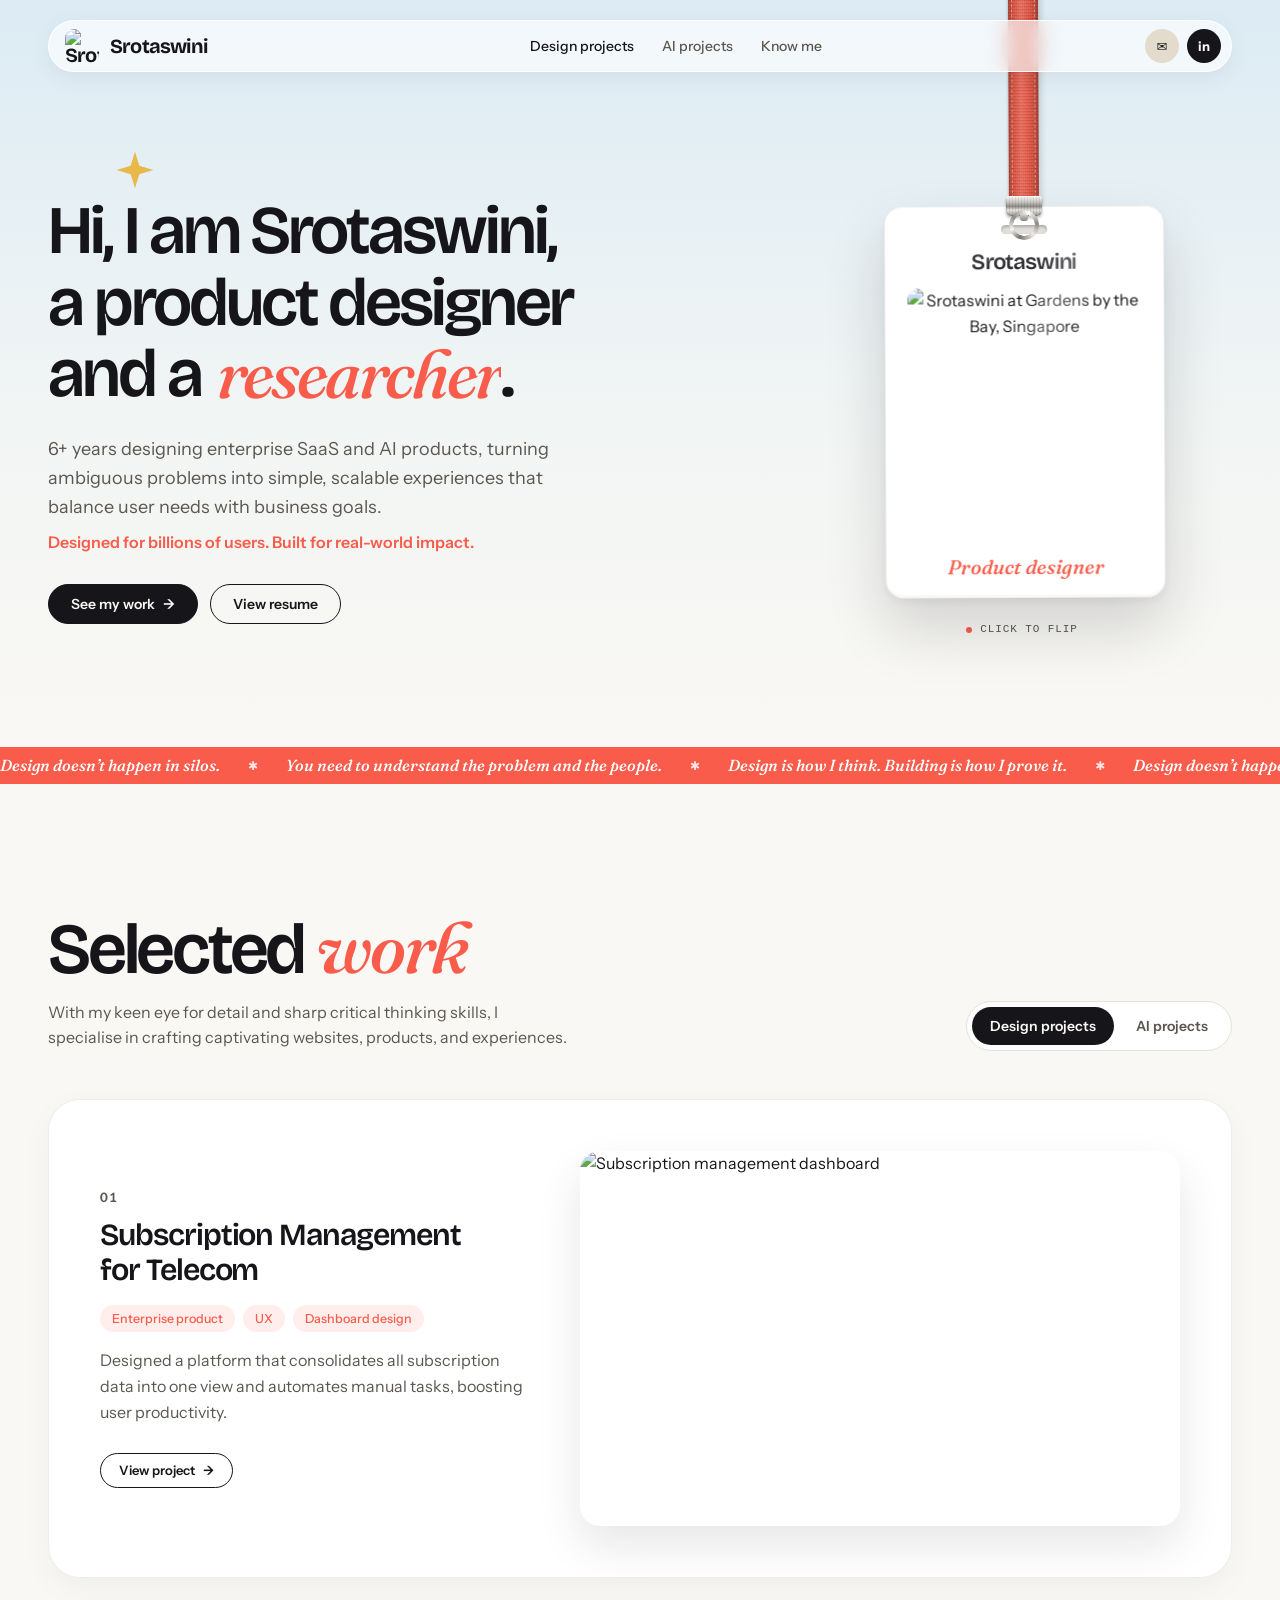
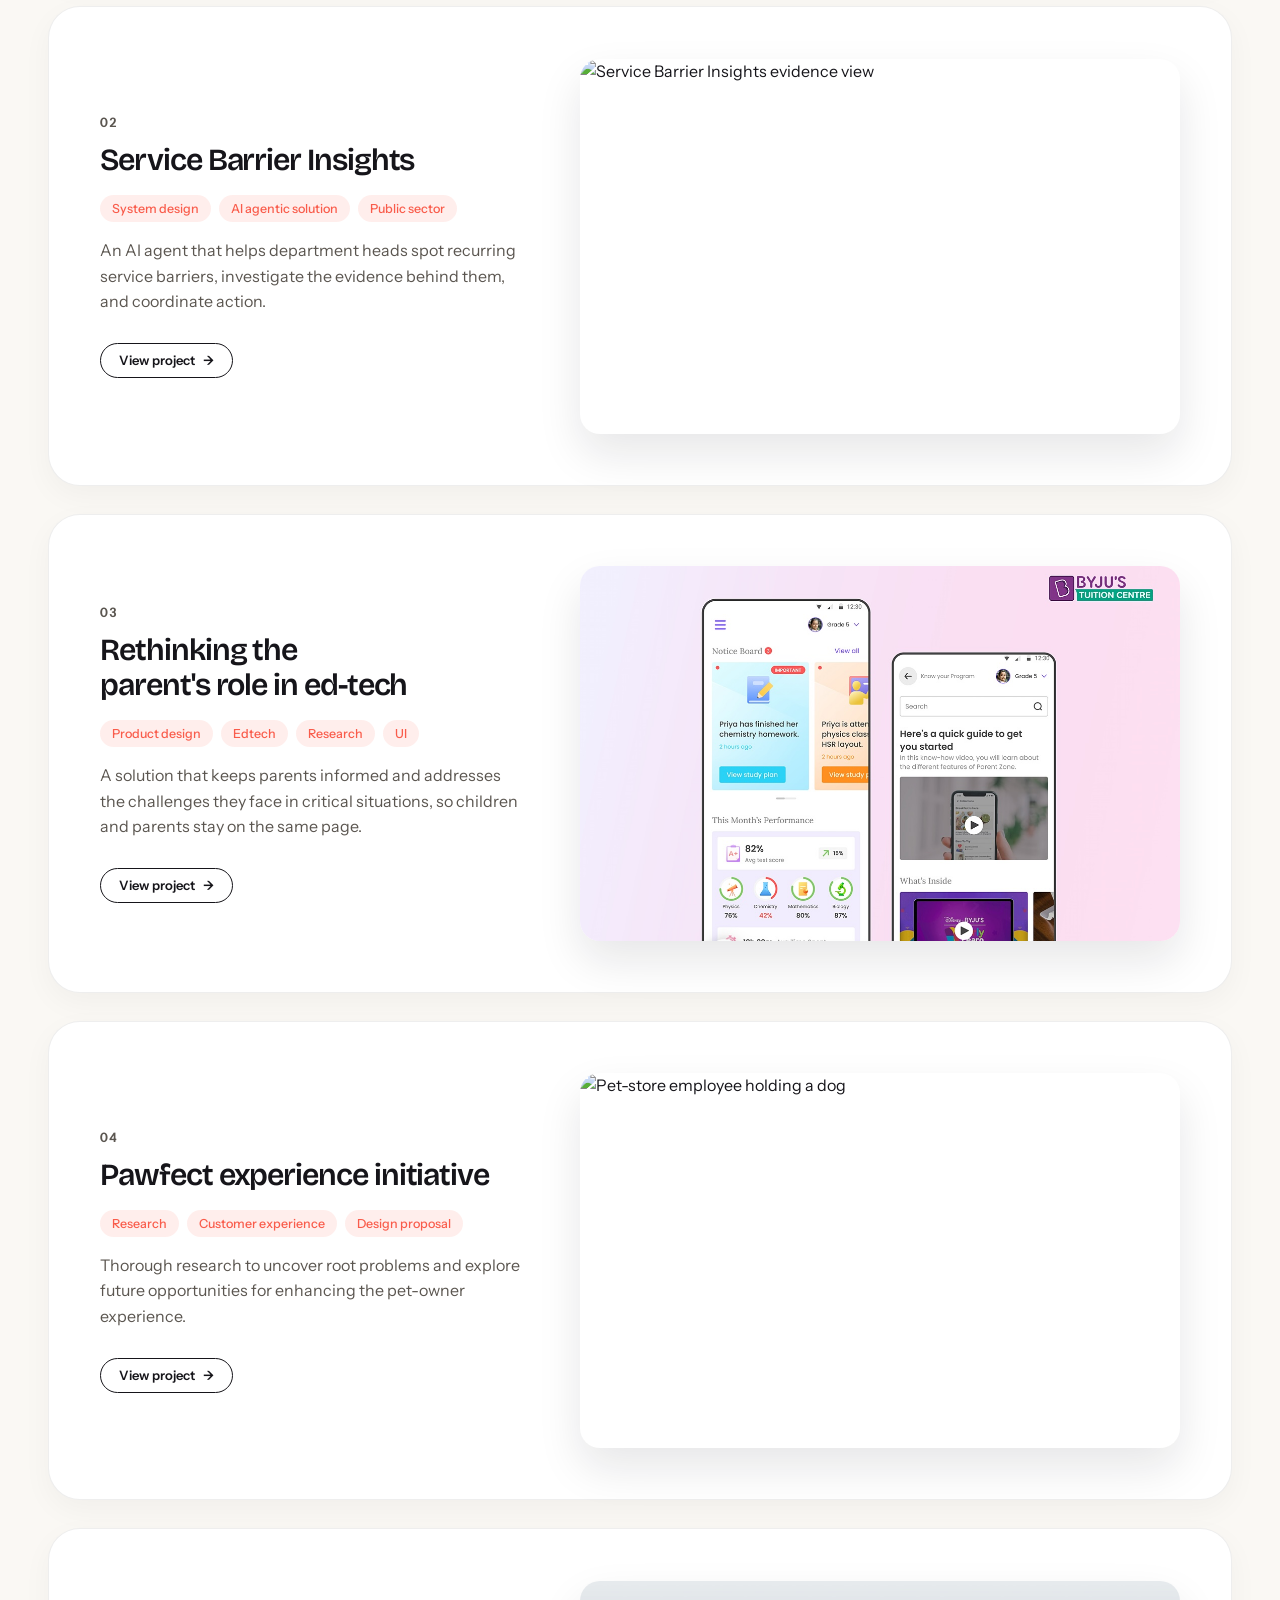
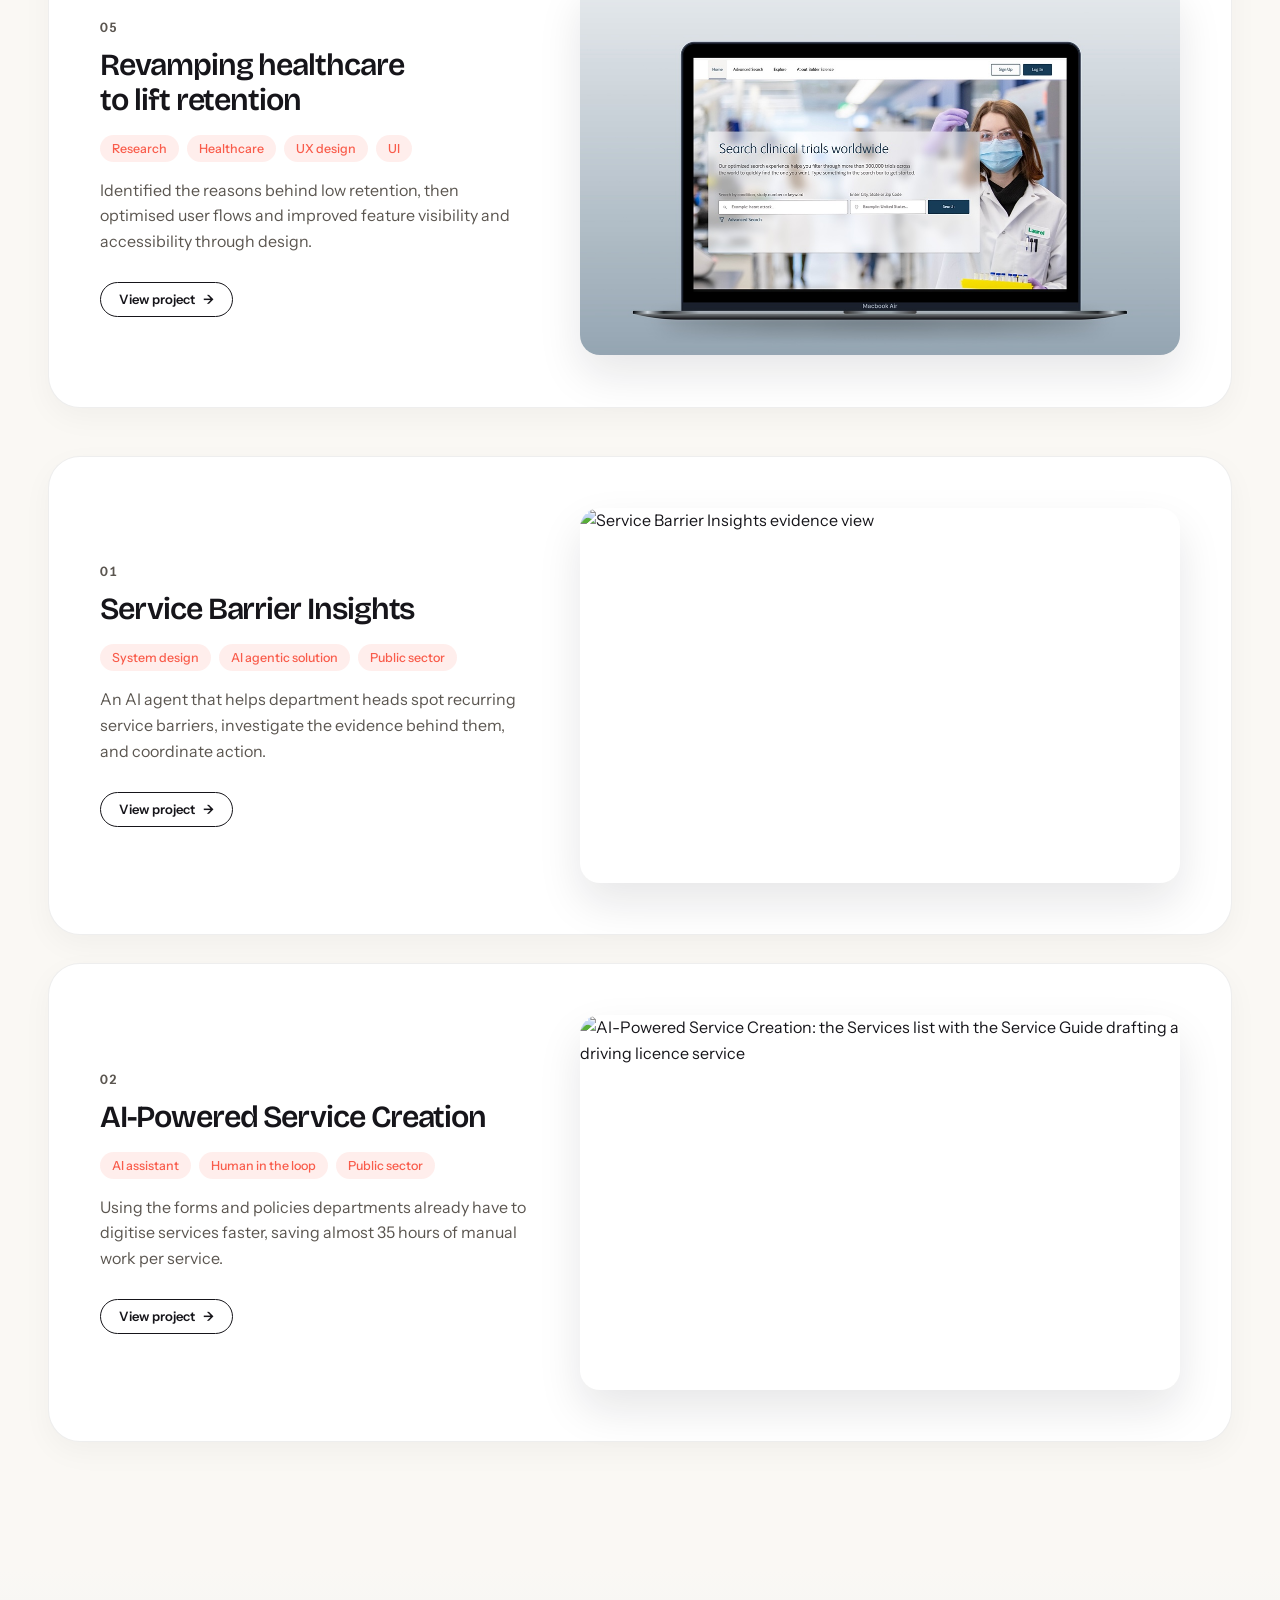
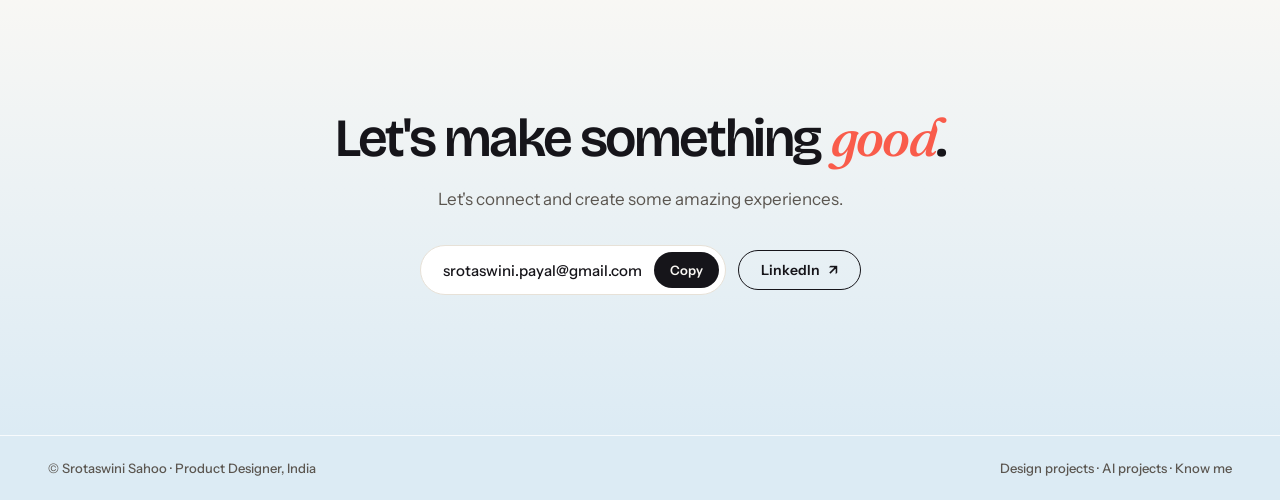
==== index.html @ d2741306 "Add files via upload" ====
<!DOCTYPE html>
<html lang="en">
<head>
<meta charset="utf-8">
<meta name="viewport" content="width=device-width, initial-scale=1">
<title>Srotaswini Sahoo — Product Designer</title>
<link rel="preconnect" href="https://fonts.googleapis.com">
<link rel="preconnect" href="https://fonts.gstatic.com" crossorigin>
<link rel="stylesheet" href="https://fonts.googleapis.com/css2?family=Bricolage+Grotesque:opsz,wght@12..96,500;12..96,600;12..96,700&family=Fraunces:ital,opsz,wght@1,9..144,500&family=Instrument+Sans:wght@400;500;600&display=swap">
<style>
/* Layout: airy sky hero with a calm floating photo arc under one large clean headline; roomy full-width pastel project rows; quiet contact block. Single deliberate light look. */
:root {
  --sky: #DCEBF4;
  --mist: #F1F5F4;
  --paper: #FAF8F4;
  --ink: #16151A;
  --ink-soft: #5B5650;
  --line: #E7E1D7;
  --orange: #F95C4B;
  --gold: #E8B84A;
  --powder: #E3EEF8;
  --butter: #FBF3CC;
  --blush: #FBE3EC;
  --sage: #E4F0DC;
  --lilac: #ECE6F9;
  --display: 'Bricolage Grotesque', 'Helvetica Neue', system-ui, sans-serif;
  --accent: 'Fraunces', Georgia, serif;
  --body: 'Instrument Sans', system-ui, sans-serif;
  color-scheme: light;
}
* { box-sizing: border-box; }
body { margin: 0; background: var(--paper); color: var(--ink); font-family: var(--body); font-size: 16px; line-height: 1.6; -webkit-font-smoothing: antialiased; overflow-x: hidden; }
a { color: inherit; text-decoration: none; }
img { max-width: 100%; display: block; }
:focus-visible { outline: 2px solid var(--orange); outline-offset: 3px; border-radius: 8px; }

.concept-flag { display: flex; justify-content: center; padding: 8px 16px; background: var(--ink); color: var(--paper); font: 500 12px/1.3 var(--body); letter-spacing: .04em; text-align: center; }

/* ---------- HERO ---------- */
.hero { position: relative; background: linear-gradient(180deg, var(--sky) 0%, var(--mist) 55%, var(--paper) 100%); padding: 20px clamp(16px, 4vw, 48px) 0; overflow: hidden; }
.nav { max-width: 1200px; margin: 0 auto; display: flex; align-items: center; justify-content: space-between; gap: 16px; background: rgba(255,255,255,.62); backdrop-filter: blur(10px); -webkit-backdrop-filter: blur(10px); border: 1px solid rgba(255,255,255,.9); border-radius: 999px; padding: 8px 8px 8px 22px; box-shadow: 0 6px 24px rgba(22,21,26,.06); }
.logo { font: 700 20px/1 var(--display); letter-spacing: -.04em; }
.logo i { font-family: var(--accent); font-weight: 500; color: var(--orange); }
.nav-links { display: flex; gap: 28px; font: 500 14px var(--body); color: var(--ink-soft); }
.nav-links a:hover, .nav-links a.on { color: var(--ink); }
.nav-icons { display: flex; align-items: center; gap: 8px; }
.ni { width: 34px; height: 34px; border-radius: 999px; display: grid; place-items: center; font: 700 13px var(--body); transition: transform .2s ease; }
.ni:hover { transform: translateY(-1px); color: inherit; }
.ni-mail { background: #E3DBCC; color: var(--ink); }
.ni-in { background: var(--ink); color: #FFFFFF !important; }
.ni-menu { display: none; border: 1px solid rgba(22,21,26,.12); background: #FFFFFF; color: var(--ink); padding: 0; cursor: pointer; }
.nav { padding: 8px 10px 8px 16px !important; }
.btn { display: inline-flex; align-items: center; gap: 8px; border-radius: 999px; padding: 12px 22px; font: 600 14px/1 var(--body); border: 1px solid var(--ink); background: transparent; color: var(--ink); transition: background .2s ease, color .2s ease, transform .2s ease; white-space: nowrap; }
.btn:hover { transform: translateY(-1px); }
.btn.solid { background: var(--ink); color: var(--paper); }
.btn.solid:hover { background: var(--orange); border-color: var(--orange); }
.btn.small { padding: 10px 18px; font-size: 13px; }
.btn .arr { transition: transform .2s ease; }
.btn:hover .arr { transform: translateX(3px); }

.hero-copy { position: relative; z-index: 2; max-width: 980px; margin: 0 auto; padding: clamp(64px, 9vw, 112px) 0 clamp(72px, 9vw, 112px); text-align: center; }
.eyebrow { display: inline-flex; align-items: center; gap: 10px; font: 600 12px var(--body); letter-spacing: .14em; text-transform: uppercase; color: var(--ink-soft); background: rgba(255,255,255,.7); border: 1px solid rgba(255,255,255,.95); border-radius: 999px; padding: 8px 16px; }
.eyebrow b { width: 7px; height: 7px; border-radius: 50%; background: var(--orange); }
.headline { margin: 0 auto; max-width: 860px; font: 600 clamp(36px, 5.4vw, 68px)/1.05 var(--display); letter-spacing: -.045em; text-wrap: balance; }
.rotator { display: inline-grid; grid-template-columns: max-content; vertical-align: bottom; overflow: hidden; padding: 0 .06em .12em; margin-bottom: -.12em; text-align: left; transition: width .55s cubic-bezier(.2,.75,.2,1); }
.rotator .rw { grid-area: 1 / 1; justify-self: start; white-space: nowrap; transform: translateY(105%); opacity: 0; transition: transform .6s cubic-bezier(.2,.75,.2,1), opacity .45s ease; }
.rotator .rw.on { transform: none; opacity: 1; }
.rotator .rw.out { transform: translateY(-105%); opacity: 0; }
@media (prefers-reduced-motion: reduce) { .rotator .rw { transition: none; } }
.claim { margin: 10px auto 0; font: 600 16px var(--body); color: var(--orange); }
.headline i { font-family: var(--accent); font-weight: 500; letter-spacing: -.035em; color: var(--orange); }
.lede { max-width: 600px; margin: 28px auto 0; color: var(--ink-soft); font-size: 18px; line-height: 1.6; text-wrap: balance; }
.cta { display: flex; justify-content: center; gap: 12px; margin-top: 32px; flex-wrap: wrap; }

.spark { position: absolute; color: var(--gold); z-index: 1; }
.spark.s1 { left: 9%; top: 150px; width: 40px; height: 40px; }
.spark.s2 { right: 11%; top: 250px; width: 24px; height: 24px; }

/* floating photo arc */
.arc { position: relative; z-index: 2; max-width: 1200px; height: 340px; margin: 56px auto 0; }
.ph { position: absolute; bottom: 0; border-radius: 22px; overflow: hidden; background: #FFFFFF; box-shadow: 0 24px 50px rgba(22,21,26,.14), 0 2px 6px rgba(22,21,26,.06); transition: transform .4s cubic-bezier(.2,.7,.2,1); }
.ph img { width: 100%; height: 100%; object-fit: cover; }
.ph:hover { transform: translateY(-10px) rotate(0) !important; }
.ph.p1 { left: 0; width: 22%; height: 200px; transform: rotate(-5deg); }
.ph.p2 { left: 20%; width: 21%; height: 250px; bottom: 30px; transform: rotate(3deg); }
.ph.me { left: 50%; width: 22%; height: 330px; margin-left: -11%; border-radius: 200px 200px 26px 26px; z-index: 3; transform: none; background: var(--powder); }
.ph.me img { object-position: 50% 22%; }
.ph.p4 { right: 20%; width: 21%; height: 250px; bottom: 30px; transform: rotate(-3deg); }
.ph.p5 { right: 0; width: 22%; height: 200px; transform: rotate(5deg); }

/* ticker */
.ticker { position: relative; z-index: 4; border-top: 1px solid var(--line); border-bottom: 1px solid var(--line); background: var(--paper); overflow: hidden; }
.ticker-track { display: flex; width: max-content; padding: 18px 0; font: 500 15px var(--display); letter-spacing: -.01em; color: var(--ink-soft); animation: tick 40s linear infinite; }
.ticker-track span { display: inline-flex; align-items: center; gap: 36px; padding-right: 36px; }
.ticker-track i { font-style: normal; color: var(--orange); font-size: 12px; }
@keyframes tick { to { transform: translateX(-50%); } }


/* hero: text left, photo right */
.hero-copy { max-width: 1200px !important; display: grid; grid-template-columns: minmax(0, 1.25fr) minmax(0, .75fr); gap: clamp(32px, 5vw, 80px); align-items: center; text-align: left !important; }
.hero-text .headline { margin: 0; max-width: 680px; }
.hero-text .lede { margin: 26px 0 0; max-width: 560px; text-wrap: pretty; }
.hero-text .claim { margin-left: 0; margin-right: 0; }
.hero-text .cta { justify-content: flex-start; }
.nav { position: relative; z-index: 5; }
.hero-pass { position: relative; margin: 0; justify-self: center; width: 280px; align-self: start; padding-top: 8px; }
.lanyard { position: relative; width: 280px; transform-origin: 50% -420px; will-change: transform; touch-action: none; }
.lanyard { --strap: 520px; }
.strap { position: absolute; left: 50%; top: calc(-1 * var(--strap) + 2px); width: 30px; height: var(--strap); margin-left: -15px; overflow: hidden; border-radius: 2px;
  background-color: #EE5A47;
  background-image:
    linear-gradient(90deg, rgba(0,0,0,.26) 0, rgba(0,0,0,.06) 16%, rgba(255,255,255,.14) 42%, rgba(255,255,255,.06) 58%, rgba(0,0,0,.08) 82%, rgba(0,0,0,.3) 100%),
    repeating-linear-gradient(0deg, rgba(0,0,0,.09) 0 1px, rgba(255,255,255,.05) 1px 2px, transparent 2px 3px),
    repeating-linear-gradient(90deg, rgba(0,0,0,.07) 0 1px, transparent 1px 2px),
    repeating-linear-gradient(45deg, rgba(255,255,255,.04) 0 1px, transparent 1px 4px);
  box-shadow: 2px 0 6px rgba(22,21,26,.18), -1px 0 2px rgba(22,21,26,.1); }
.strap::before, .strap::after { content: ''; position: absolute; top: 0; bottom: 0; width: 0; border-left: 1px dashed rgba(255,255,255,.38); z-index: 2; }
.strap::before { left: 3px; } .strap::after { right: 3px; }
.strap-print { position: absolute; left: 50%; bottom: 10px; transform: translateX(-50%) rotate(180deg); writing-mode: vertical-rl; white-space: nowrap; font: 700 9.5px/1 var(--body); letter-spacing: .32em; color: rgba(255,255,255,.82); text-shadow: 0 0 1px rgba(0,0,0,.15); mix-blend-mode: screen; }
.crimp { position: absolute; left: 50%; top: -10px; width: 36px; height: 20px; margin-left: -18px; border-radius: 3px 3px 5px 5px; z-index: 3;
  background: repeating-linear-gradient(90deg, rgba(0,0,0,.08) 0 1px, transparent 1px 3px), linear-gradient(180deg, #FAFAF8 0%, #C9C6C0 30%, #8E8A84 52%, #E7E5E0 70%, #9C9891 100%);
  box-shadow: 0 2px 3px rgba(0,0,0,.28), inset 0 1px 0 rgba(255,255,255,.8), inset 0 -1px 1px rgba(0,0,0,.25); }
.crimp::after { content: ''; position: absolute; left: 50%; bottom: -5px; width: 8px; height: 7px; margin-left: -4px; border-radius: 0 0 3px 3px; background: linear-gradient(180deg, #D9D6D0, #85817B); }
.ring { position: absolute; left: 50%; top: 4px; width: 30px; height: 30px; margin-left: -15px; border-radius: 50%; z-index: 3;
  background: conic-gradient(from 20deg, #FFFFFF, #8B877F 18%, #EDEBE6 32%, #77736C 50%, #F6F5F2 64%, #8F8B83 80%, #FFFFFF);
  -webkit-mask: radial-gradient(circle, transparent 10.5px, #000 11px); mask: radial-gradient(circle, transparent 10.5px, #000 11px);
  filter: drop-shadow(0 2px 2px rgba(0,0,0,.35)); }
.badge { display: block; width: 280px; height: 392px; padding: 0; border: 0; background: none; cursor: grab; perspective: 1200px; font: inherit; color: inherit; margin-top: 14px; -webkit-user-select: none; user-select: none; }
.badge:active { cursor: grabbing; }
.badge-inner { position: relative; display: block; width: 100%; height: 100%; transform-style: preserve-3d; transition: transform .8s cubic-bezier(.2,.75,.2,1); }
.badge.is-flipped .badge-inner { transform: rotateY(180deg); }
.badge-face { position: absolute; inset: 0; display: flex; flex-direction: column; align-items: center; padding: 22px 22px 20px; background: #FFFFFF; border-radius: 18px; border: 1px solid rgba(22,21,26,.08); box-shadow: 0 30px 60px rgba(22,21,26,.16), 0 4px 10px rgba(22,21,26,.06); backface-visibility: hidden; -webkit-backface-visibility: hidden; text-align: center; }
.badge-back { transform: rotateY(180deg); align-items: stretch; text-align: left; }
.badge-slot { width: 46px; height: 9px; border-radius: 6px; background: #D9D5CE; box-shadow: inset 0 2px 3px rgba(0,0,0,.35), 0 1px 0 rgba(255,255,255,.9); flex: none; margin-top: -4px; }
.badge-face::after { content: ''; position: absolute; inset: 0; border-radius: inherit; pointer-events: none; background: linear-gradient(118deg, rgba(255,255,255,0) 38%, rgba(255,255,255,.28) 46%, rgba(255,255,255,0) 54%), linear-gradient(180deg, rgba(255,255,255,.35), rgba(255,255,255,0) 22%); box-shadow: inset 0 0 0 1px rgba(255,255,255,.7), inset 0 -2px 0 rgba(0,0,0,.04); }
.badge-name { margin-top: 16px; font: 600 22px/1.1 var(--display); letter-spacing: -.03em; }
.badge-front img { margin-top: 14px; width: 100%; flex: 1 1 0; min-height: 0; object-fit: cover; object-position: 50% 30%; border-radius: 12px; pointer-events: none; }
.badge-role { margin-top: 14px; font: 500 italic 20px/1 var(--accent); color: var(--orange); }
.badge-back .badge-slot { align-self: center; }
.badge-logo { width: 46px; height: 46px; border-radius: 12px; margin: 18px 0 14px; pointer-events: none; }
.badge-row { display: flex; justify-content: space-between; align-items: flex-end; gap: 12px; padding: 10px 0 8px; border-bottom: 1.5px dotted var(--ink); font: 700 10.5px/1.15 var(--body); letter-spacing: .05em; }
.badge-row em { font: 500 italic 18px/1.05 var(--accent); color: var(--orange); text-align: right; letter-spacing: 0; }
.badge-foot { margin-top: auto; font: 700 9.5px/1.4 var(--body); letter-spacing: .05em; text-transform: uppercase; }
.pass-hint { display: flex; align-items: center; justify-content: center; gap: 8px; margin-top: 26px; font: 500 11px/1 'JetBrains Mono', ui-monospace, monospace; letter-spacing: .08em; text-transform: uppercase; color: var(--ink-soft); }
.pass-hint .dot { width: 6px; height: 6px; border-radius: 50%; background: var(--orange); }
@keyframes twinkle { 50% { transform: scale(.82) rotate(18deg); } }
@media (max-width: 900px) {
  .hero-copy { grid-template-columns: minmax(0, 1fr); text-align: center !important; }
  .hero-text .headline, .hero-text .lede { margin-left: auto; margin-right: auto; }
  .hero-text .cta { justify-content: center; }
  .hero-pass { width: 240px; margin-top: 64px; } .lanyard, .badge { width: 240px; } .badge { height: 336px; }
  .lanyard { transform-origin: 50% -90px; --strap: 96px; }
}
@media (prefers-reduced-motion: reduce) { .badge-inner { transition: none; } }

/* ---------- BELIEFS STRIP ---------- */
.beliefs { overflow: hidden; background: var(--orange); color: #FFFFFF; padding: 9px 0; }
.beliefs-track { display: flex; width: max-content; animation: beliefs-move 38s linear infinite; }
.beliefs:hover .beliefs-track { animation-play-state: paused; }
.beliefs ul { list-style: none; margin: 0; padding: 0; display: flex; flex-shrink: 0; }
.beliefs li { display: flex; align-items: center; white-space: nowrap; font: 500 italic 16px/1.2 var(--accent); }
.beliefs li::after { content: '\2731'; margin: 0 28px; font: 600 12px/1 var(--body); font-style: normal; opacity: .85; }
@keyframes beliefs-move { to { transform: translateX(-50%); } }
@media (prefers-reduced-motion: reduce) { .beliefs-track { animation: none; } }

/* ---------- WORKS ---------- */
.works { padding: clamp(72px, 10vw, 128px) clamp(16px, 4vw, 48px); }
.works-head { max-width: 1200px; margin: 0 auto; display: flex; align-items: flex-end; justify-content: space-between; gap: 24px; flex-wrap: wrap; }
.h2 { margin: 0; font: 600 clamp(40px, 5.6vw, 72px)/1 var(--display); letter-spacing: -.045em; text-wrap: balance; }
.h2 i { font-family: var(--accent); font-weight: 500; color: var(--orange); letter-spacing: -.03em; }
.works-head p { margin: 14px 0 0; color: var(--ink-soft); max-width: 520px; }
.tabs { display: inline-flex; background: #FFFFFF; border: 1px solid var(--line); border-radius: 999px; padding: 5px; gap: 4px; }
.tabs button { border: 0; background: transparent; font: 600 14px var(--body); padding: 10px 18px; border-radius: 999px; cursor: pointer; color: var(--ink-soft); }
.tabs button[aria-pressed="true"] { background: var(--ink); color: var(--paper); }
.rows { max-width: 1200px; margin: 48px auto 0; display: flex; flex-direction: column; gap: 28px; }
.row { display: grid; grid-template-columns: minmax(0, 5fr) minmax(0, 7fr); gap: clamp(28px, 4vw, 64px); align-items: center; border-radius: 32px; padding: clamp(28px, 4vw, 56px); transition: transform .35s cubic-bezier(.2,.7,.2,1), box-shadow .35s ease; }
.row:hover { transform: translateY(-4px); box-shadow: 0 26px 50px rgba(22,21,26,.08); }
.row .num { font: 600 13px var(--body); letter-spacing: .08em; color: var(--ink-soft); font-variant-numeric: tabular-nums; }
.row h3 { margin: 12px 0 0; font: 600 clamp(24px, 2.4vw, 34px)/1.14 var(--display); letter-spacing: -.035em; text-wrap: balance; }
.row .tags { display: flex; flex-wrap: wrap; gap: 8px; margin-top: 18px; }
.row .tags span { font: 500 12.5px var(--body); background: rgba(249,92,75,.1); color: var(--orange); border-radius: 999px; padding: 6px 12px; }
.row p { margin: 16px 0 0; color: var(--ink-soft); font-size: 16px; max-width: 440px; }
.row .btn { margin-top: 28px; }
.row .shot { border-radius: 20px; overflow: hidden; aspect-ratio: 16 / 10; background: #FFFFFF; box-shadow: 0 20px 44px rgba(22,21,26,.10); }
.row .shot img { width: 100%; height: 100%; object-fit: cover; transition: transform .6s cubic-bezier(.2,.7,.2,1); }
.row:hover .shot img { transform: scale(1.03); }
.row .shot-trio { display: flex; justify-content: center; align-items: center; gap: 4%; padding: 6% 7%; background: #EDE7F8; }
.row .shot-trio img { width: 29%; height: auto; object-fit: contain; border-radius: 10px; box-shadow: 0 12px 26px rgba(22,21,26,.12); }
.row h3 .nw { white-space: nowrap; }
.row, .row[class*="bg-"] { background: #FFFFFF; }
.row { border: 1px solid rgba(22,21,26,.07); box-shadow: 0 10px 30px rgba(22,21,26,.04); }


/* ---------- CONTACT ---------- */
.hi { padding: clamp(80px, 11vw, 140px) clamp(16px, 4vw, 48px); text-align: center; background: linear-gradient(180deg, var(--paper) 0%, var(--sky) 100%); }
.hi .h2 { font-size: clamp(32px, 4.2vw, 56px); }
.hi p { color: var(--ink-soft); margin: 20px auto 0; max-width: 480px; font-size: 17px; }
.mailrow { display: flex; justify-content: center; align-items: center; gap: 12px; margin-top: 32px; flex-wrap: wrap; }
.mailbox { display: inline-flex; align-items: center; gap: 12px; border-radius: 999px; padding: 6px 6px 6px 22px; background: #FFFFFF; border: 1px solid var(--line); font: 500 15px var(--body); }
.mailbox span { user-select: all; }
.mailbox button { border: 0; border-radius: 999px; padding: 10px 16px; background: var(--ink); color: var(--paper); font: 600 13px var(--body); cursor: pointer; }
.foot { display: flex; justify-content: space-between; gap: 12px; flex-wrap: wrap; padding: 24px clamp(16px, 4vw, 48px); font: 500 13px var(--body); color: var(--ink-soft); background: var(--sky); border-top: 1px solid rgba(255,255,255,.8); }

/* ---------- RESPONSIVE ---------- */
@media (max-width: 900px) {
  .nav-links { display: none; position: absolute; top: calc(100% + 8px); left: 0; right: 0; flex-direction: column; gap: 0; padding: 8px; background: rgba(255,255,255,.96); -webkit-backdrop-filter: blur(10px); backdrop-filter: blur(10px); border: 1px solid rgba(22,21,26,.06); border-radius: 20px; box-shadow: 0 18px 40px rgba(22,21,26,.12); z-index: 10; }
  .nav.is-open .nav-links { display: flex; }
  .nav-links a { padding: 14px 16px; border-radius: 12px; font-size: 16px; }
  .nav-links a:hover, .nav-links a.on { background: #F5F3EF; }
  .ni-menu { display: grid !important; }
  .row { grid-template-columns: minmax(0, 1fr); }
  .row .shot { order: -1; }
  .arc { height: 270px; }
  .ph.p1, .ph.p5 { display: none; }
  .ph.p2 { left: 0; width: 34%; height: 190px; }
  .ph.p4 { right: 0; width: 34%; height: 190px; }
  .ph.me { width: 40%; margin-left: -20%; height: 260px; }
}
@media (max-width: 480px) {
  .ph.p2, .ph.p4 { width: 30%; height: 150px; bottom: 20px; }
  .ph.me { width: 48%; margin-left: -24%; height: 230px; }
  .lede { font-size: 16px; }
}
@media (prefers-reduced-motion: reduce) { .ticker-track { animation: none; } .ph, .row, .row .shot img, .btn { transition: none; } }
</style>


<header class="hero">
  <nav class="nav" aria-label="Main">
    <a class="logo" href="#top" style="display: flex; align-items: center; gap: 11px"><img src="./logo.jpg" alt="Srotaswini" style="width: 34px; height: 34px; border-radius: 9px; object-fit: cover; display: block"><span>Srotaswini</span></a>
    <div class="nav-links" id="navLinks"><a class="on" href="#works" data-nav-tab="design">Design projects</a><a href="#works" data-nav-tab="ai">AI projects</a><a href="./about.html">Know me</a></div>
    <div class="nav-icons"><a href="mailto:srotaswini.payal@gmail.com" title="Email" class="ni ni-mail">✉</a><a href="https://www.linkedin.com/in/gosrotaswini/" title="LinkedIn" class="ni ni-in" target="_blank">in</a><button type="button" class="ni ni-menu" id="menuBtn" aria-label="Open menu" aria-expanded="false" aria-controls="navLinks"><svg viewBox="0 0 24 24" width="18" height="18" fill="none" stroke="currentColor" stroke-width="2" stroke-linecap="round"><path d="M4 7h16M4 12h16M4 17h16"/></svg></button></div>
  </nav>

  <svg class="spark s1" viewBox="0 0 24 24" aria-hidden="true"><path fill="currentColor" d="M12 1l2.6 8.4L23 12l-8.4 2.6L12 23l-2.6-8.4L1 12l8.4-2.6z"/></svg>
  <svg class="spark s2" viewBox="0 0 24 24" aria-hidden="true"><path fill="currentColor" d="M12 1l2.6 8.4L23 12l-8.4 2.6L12 23l-2.6-8.4L1 12l8.4-2.6z"/></svg>

  <div class="hero-copy" id="top">
    <div class="hero-text">
    <h1 class="headline">Hi, I am Srotaswini, a product designer and a <i class="rotator" id="rotator"><span class="rw on">builder</span><span class="rw" aria-hidden="true">researcher</span><span class="rw" aria-hidden="true">thinker</span><span class="rw" aria-hidden="true">human</span></i>.</h1>
    <p class="lede">6+ years designing enterprise SaaS and AI products, turning ambiguous problems into simple, scalable experiences that balance user needs with business goals.</p>
    <p class="claim">Designed for billions of users. Built for real-world impact.</p>
    <div class="cta"><a class="btn solid" href="#works">See my work <span class="arr">→</span></a><a class="btn" href="#hi">View resume</a></div>
    </div>
    <figure class="hero-pass">
      <div class="lanyard" id="lanyard">
        <span class="strap" aria-hidden="true"></span>
        <span class="crimp" aria-hidden="true"></span>
        <span class="ring" aria-hidden="true"></span>
        <button type="button" class="badge" id="badge" aria-label="Srotaswini's pass. Drag to swing, click to flip" aria-pressed="false">
          <span class="badge-inner">
            <span class="badge-face badge-front">
              <span class="badge-slot" aria-hidden="true"></span>
              <span class="badge-name">Srotaswini</span>
              <img src="./portrait.jpg" alt="Srotaswini at Gardens by the Bay, Singapore" fetchpriority="high" draggable="false">
              <span class="badge-role">Product designer</span>
            </span>
            <span class="badge-face badge-back">
              <span class="badge-slot" aria-hidden="true"></span>
              <img class="badge-logo" src="./logo.jpg" alt="" draggable="false">
              <span class="badge-row"><span>LOCATION</span><em>Blr, India</em></span>
              <span class="badge-row"><span>CURRENTLY<br>EXPLORING</span><em>AI &amp; system design</em></span>
              <span class="badge-foot">The holder of this card loves messy problems<br>&amp; wants to build with you!</span>
            </span>
          </span>
        </button>
      </div>
      <figcaption class="pass-hint"><span class="dot"></span>Click to flip</figcaption>
    </figure>
  </div>

</header>



<main>
  <section class="beliefs" aria-label="What I believe">
    <div class="beliefs-track">
      <ul>
        <li>Design doesn&rsquo;t happen in silos.</li>
        <li>You need to understand the problem and the people.</li>
        <li>Design is how I think. Building is how I prove it.</li>
        <li>Design doesn&rsquo;t happen in silos.</li>
        <li>You need to understand the problem and the people.</li>
        <li>Design is how I think. Building is how I prove it.</li>
      </ul>
      <ul aria-hidden="true">
        <li>Design doesn&rsquo;t happen in silos.</li>
        <li>You need to understand the problem and the people.</li>
        <li>Design is how I think. Building is how I prove it.</li>
        <li>Design doesn&rsquo;t happen in silos.</li>
        <li>You need to understand the problem and the people.</li>
        <li>Design is how I think. Building is how I prove it.</li>
      </ul>
    </div>
  </section>

  <section class="works" id="works">
    <div class="works-head">
      <div><h2 class="h2">Selected <i>work</i></h2><p>With my keen eye for detail and sharp critical thinking skills, I specialise in crafting captivating websites, products, and experiences.</p></div>
      <div class="tabs" role="group" aria-label="Project type"><button type="button" id="t-design" aria-pressed="true">Design projects</button><button type="button" id="t-ai" aria-pressed="false">AI projects</button></div>
    </div>

    <div class="rows" id="rows-design">
      <a class="row bg-powder" href="./subscription-management-telecom.html"><div><div class="num">01</div><h3><span class="nw">Subscription Management</span><br><span class="nw">for Telecom</span></h3><div class="tags"><span>Enterprise product</span><span>UX</span><span>Dashboard design</span></div><p>Designed a platform that consolidates all subscription data into one view and automates manual tasks, boosting user productivity.</p><span class="btn small">View project <span class="arr">→</span></span></div><div class="shot"><img src="./telecom.jpg" alt="Subscription management dashboard"></div></a>
      <a class="row bg-butter" href="./service-barrier-insights.html"><div><div class="num">02</div><h3>Service Barrier Insights</h3><div class="tags"><span>System design</span><span>AI agentic solution</span><span>Public sector</span></div><p>An AI agent that helps department heads spot recurring service barriers, investigate the evidence behind them, and coordinate action.</p><span class="btn small">View project <span class="arr">→</span></span></div><div class="shot"><img src="./sbi.jpg" alt="Service Barrier Insights evidence view"></div></a>
      <a class="row bg-blush" href="./rethinking-parents-role-in-ed-tech.html"><div><div class="num">03</div><h3>Rethinking the parent's role in ed-tech</h3><div class="tags"><span>Product design</span><span>Edtech</span><span>Research</span><span>UI</span></div><p>A solution that keeps parents informed and addresses the challenges they face in critical situations, so children and parents stay on the same page.</p><span class="btn small">View project <span class="arr">→</span></span></div><div class="shot"><img src="./edtech.jpg" alt="BYJU'S parent app screens"></div></a>
      <a class="row bg-sage" href="https://srotaswini-sahoo.medium.com/writing-design-proposal-for-petco-a834fa587b79" target="_blank"><div><div class="num">04</div><h3>Pawfect experience initiative</h3><div class="tags"><span>Research</span><span>Customer experience</span><span>Design proposal</span></div><p>Thorough research to uncover root problems and explore future opportunities for enhancing the pet-owner experience.</p><span class="btn small">View project <span class="arr">→</span></span></div><div class="shot"><img src="./petco.jpg" alt="Pet-store employee holding a dog"></div></a>
      <a class="row bg-lilac" href="https://srotaswinipayal.wixstudio.com/srotaswinisahoo/alpha-1-1" target="_blank"><div><div class="num">05</div><h3>Revamping healthcare to lift retention</h3><div class="tags"><span>Research</span><span>Healthcare</span><span>UX design</span><span>UI</span></div><p>Identified the reasons behind low retention, then optimised user flows and improved feature visibility and accessibility through design.</p><span class="btn small">View project <span class="arr">→</span></span></div><div class="shot"><img src="./healthcare.jpg" alt="Clinical trials search on a laptop"></div></a>
    </div>
    <div class="rows" id="rows-ai" hidden>
      <a class="row bg-butter" href="./service-barrier-insights.html"><div><div class="num">01</div><h3>Service Barrier Insights</h3><div class="tags"><span>System design</span><span>AI agentic solution</span><span>Public sector</span></div><p>An AI agent that helps department heads spot recurring service barriers, investigate the evidence behind them, and coordinate action.</p><span class="btn small">View project <span class="arr">→</span></span></div><div class="shot"><img src="./sbi.jpg" alt="Service Barrier Insights evidence view"></div></a>
      <a class="row bg-slate" href="./service-creation-assistant.html"><div><div class="num">02</div><h3>AI-Powered Service Creation</h3><div class="tags"><span>AI assistant</span><span>Human in the loop</span><span>Public sector</span></div><p>Using the forms and policies departments already have to digitise services faster, saving almost 35 hours of manual work per service.</p><span class="btn small">View project <span class="arr">→</span></span></div><div class="shot"><img src="./sca-cover-inside.jpg" alt="AI-Powered Service Creation: the Services list with the Service Guide drafting a driving licence service"></div></a>
    </div>
  </section>



  <section class="hi" id="hi">
    <h2 class="h2">Let's make something <i>good</i>.</h2>
    <p>Let's connect and create some amazing experiences.</p>
    <div class="mailrow"><div class="mailbox"><span id="mail">srotaswini.payal@gmail.com</span><button type="button" id="copy">Copy</button></div><a class="btn" href="https://www.linkedin.com/in/gosrotaswini/">LinkedIn <span class="arr">↗</span></a></div>
  </section>
</main>
<footer class="foot"><span>© Srotaswini Sahoo · Product Designer, India</span><span>Design projects · AI projects · Know me</span></footer>

<script>
(function () {
  var d = document.getElementById('t-design'), a = document.getElementById('t-ai');
  function show(ai) { d.setAttribute('aria-pressed', String(!ai)); a.setAttribute('aria-pressed', String(ai)); document.getElementById('rows-design').hidden = ai; document.getElementById('rows-ai').hidden = !ai; }
  d.addEventListener('click', function () { show(false); });
  a.addEventListener('click', function () { show(true); });
  document.querySelectorAll('[data-nav-tab]').forEach(function (l) {
    l.addEventListener('click', function () {
      var ai = l.getAttribute('data-nav-tab') === 'ai';
      document.getElementById(ai ? 't-ai' : 't-design').click();
      document.querySelectorAll('[data-nav-tab]').forEach(function (o) { o.classList.toggle('on', o === l); });
    });
  });
  (function () {
    var rot = document.getElementById('rotator'); if (!rot) return;
    var words = Array.prototype.slice.call(rot.querySelectorAll('.rw')), i = 0;
    function fit() { rot.style.width = (words[i].offsetWidth + 2) + 'px'; }
    fit(); window.addEventListener('resize', fit);
    if (window.matchMedia && window.matchMedia('(prefers-reduced-motion: reduce)').matches) return;
    setInterval(function () {
      var cur = words[i]; i = (i + 1) % words.length; var nxt = words[i];
      cur.classList.remove('on'); cur.classList.add('out'); cur.setAttribute('aria-hidden', 'true');
      nxt.classList.remove('out'); nxt.classList.add('on'); nxt.removeAttribute('aria-hidden');
      fit();
      setTimeout(function () { cur.classList.remove('out'); }, 650);
    }, 2400);
  })();
  var c = document.getElementById('copy');
  c.addEventListener('click', function () {
    var t = document.getElementById('mail').textContent;
    function done() { c.textContent = 'Copied'; setTimeout(function () { c.textContent = 'Copy'; }, 1600); }
    function fallback() { var r = document.createRange(); r.selectNodeContents(document.getElementById('mail')); var s = window.getSelection(); s.removeAllRanges(); s.addRange(r); }
    try { navigator.clipboard.writeText(t).then(done, fallback); } catch (e) { fallback(); }
  });
  (function () {
    var ly = document.getElementById('lanyard'), badge = document.getElementById('badge'); if (!ly || !badge) return;
    var still = window.matchMedia && window.matchMedia('(prefers-reduced-motion: reduce)').matches;
    var a = still ? 0 : 10, v = 0, dragging = false, moved = 0, sx = 0, sy = 0, last = 0, raf = 0;
    function pivot() { var r = ly.getBoundingClientRect(), o = parseFloat(getComputedStyle(ly).transformOrigin.split(' ')[1]) || -420; return { x: r.left + r.width / 2, y: r.top + o }; }
    function draw() { ly.style.transform = 'rotate(' + a.toFixed(2) + 'deg)'; badge.querySelector('.badge-inner').style.setProperty('--tilt', (v * 1.4).toFixed(2) + 'deg'); }
    function step(t) {
      var dt = Math.min(32, t - (last || t)) / 16.67; last = t;
      if (!dragging) { v += (-0.012 * a - 0.035 * v) * dt; a += v * dt; }
      draw();
      if (dragging || Math.abs(a) > 0.02 || Math.abs(v) > 0.02) raf = requestAnimationFrame(step); else { a = 0; v = 0; draw(); raf = 0; last = 0; }
    }
    function kick() { if (!raf && !still) { last = 0; raf = requestAnimationFrame(step); } }
    badge.addEventListener('pointerdown', function (e) { dragging = true; moved = 0; sx = e.clientX; sy = e.clientY; badge.setPointerCapture(e.pointerId); kick(); });
    badge.addEventListener('pointermove', function (e) {
      if (!dragging) return;
      moved = Math.max(moved, Math.hypot(e.clientX - sx, e.clientY - sy));
      if (still || moved < 6) return;
      var p = pivot(), na = Math.atan2(p.x - e.clientX, e.clientY - p.y) * 180 / Math.PI;
      na = Math.max(-38, Math.min(38, na)); v = na - a; a = na;
    });
    function end() { if (!dragging) return; dragging = false; v = Math.max(-6, Math.min(6, v)); kick(); }
    badge.addEventListener('pointerup', end); badge.addEventListener('pointercancel', end);
    badge.addEventListener('click', function (e) {
      if (moved >= 6) { e.preventDefault(); return; }
      var f = badge.classList.toggle('is-flipped'); badge.setAttribute('aria-pressed', String(f));
      if (!still) { v += f ? 3 : -3; kick(); }
    });
    draw(); kick();
  })();
  (function () {
    var nav = document.querySelector('nav.nav'), btn = document.getElementById('menuBtn'); if (!nav || !btn) return;
    function set(o) { nav.classList.toggle('is-open', o); btn.setAttribute('aria-expanded', String(o)); btn.setAttribute('aria-label', o ? 'Close menu' : 'Open menu'); }
    btn.addEventListener('click', function (e) { e.stopPropagation(); set(!nav.classList.contains('is-open')); });
    document.getElementById('navLinks').addEventListener('click', function () { set(false); });
    document.addEventListener('click', function (e) { if (!nav.contains(e.target)) set(false); });
    document.addEventListener('keydown', function (e) { if (e.key === 'Escape') set(false); });
  })();
})();
</script>
<!-- totop -->
<style>
.totop { position: fixed; right: 24px; bottom: 24px; z-index: 40; width: 44px; height: 44px; border-radius: 999px; border: 1px solid rgba(22,21,26,.1); background: #FFFFFF; color: #16151A; display: grid; place-items: center; cursor: pointer; box-shadow: 0 10px 24px rgba(22,21,26,.12); opacity: 0; transform: translateY(12px); pointer-events: none; transition: opacity .25s ease, transform .25s ease, background .2s ease, color .2s ease; }
.totop.show { opacity: 1; transform: none; pointer-events: auto; }
.totop:hover { background: #F95C4B; border-color: #F95C4B; color: #FFFFFF; }
.totop:focus-visible { outline: 2px solid #F95C4B; outline-offset: 3px; }
@media (max-width: 700px) { .totop { right: 16px; bottom: 16px; width: 40px; height: 40px; } }
@media (prefers-reduced-motion: reduce) { .totop { transition: none; } }
</style>
<button type="button" class="totop" id="totop" aria-label="Back to top"><svg viewBox="0 0 24 24" width="18" height="18" fill="none" stroke="currentColor" stroke-width="2" stroke-linecap="round" stroke-linejoin="round" aria-hidden="true"><path d="M12 19V5M5 12l7-7 7 7"/></svg></button>
<script>
(function () {
  var b = document.getElementById('totop'); if (!b) return;
  function upd() { b.classList.toggle('show', window.scrollY > 600); }
  window.addEventListener('scroll', upd, { passive: true }); upd();
  b.addEventListener('click', function () {
    var still = window.matchMedia && window.matchMedia('(prefers-reduced-motion: reduce)').matches;
    window.scrollTo({ top: 0, behavior: still ? 'auto' : 'smooth' });
  });
})();
</script>
<!-- /totop -->

</html>
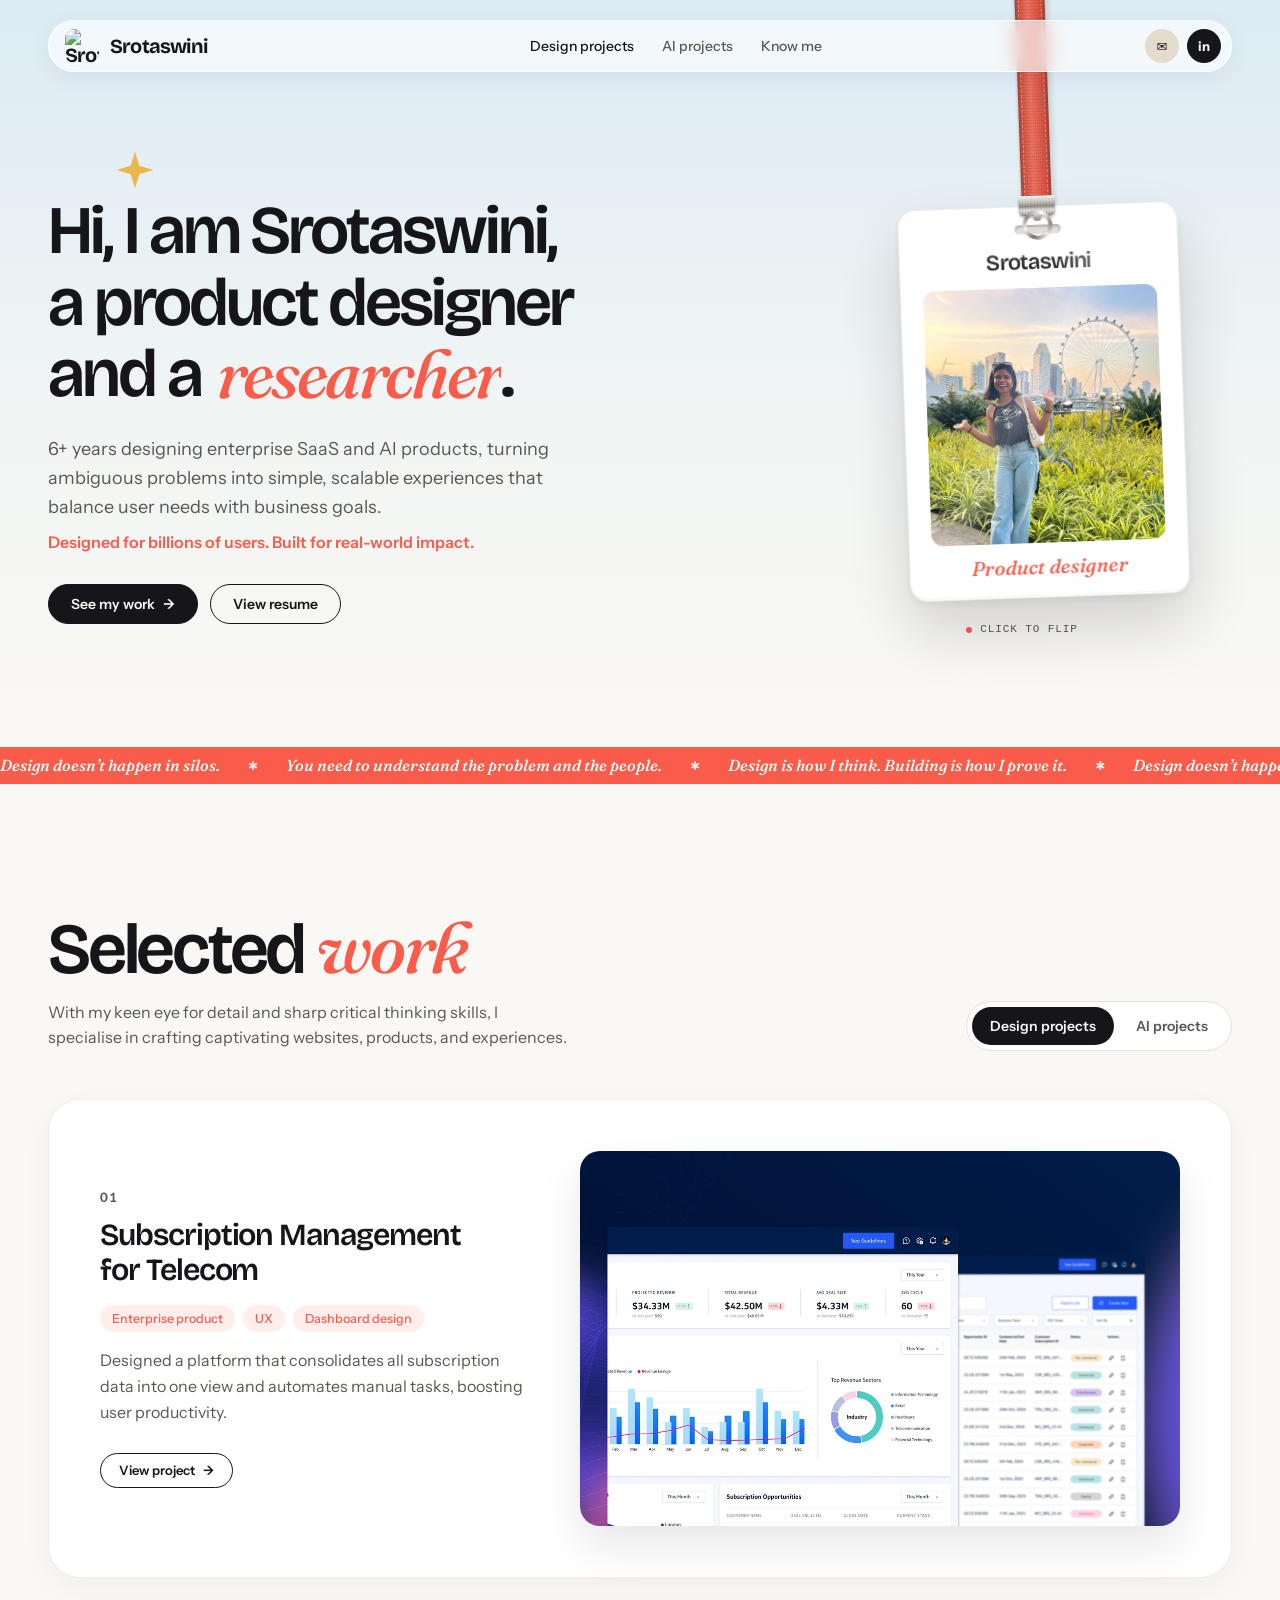
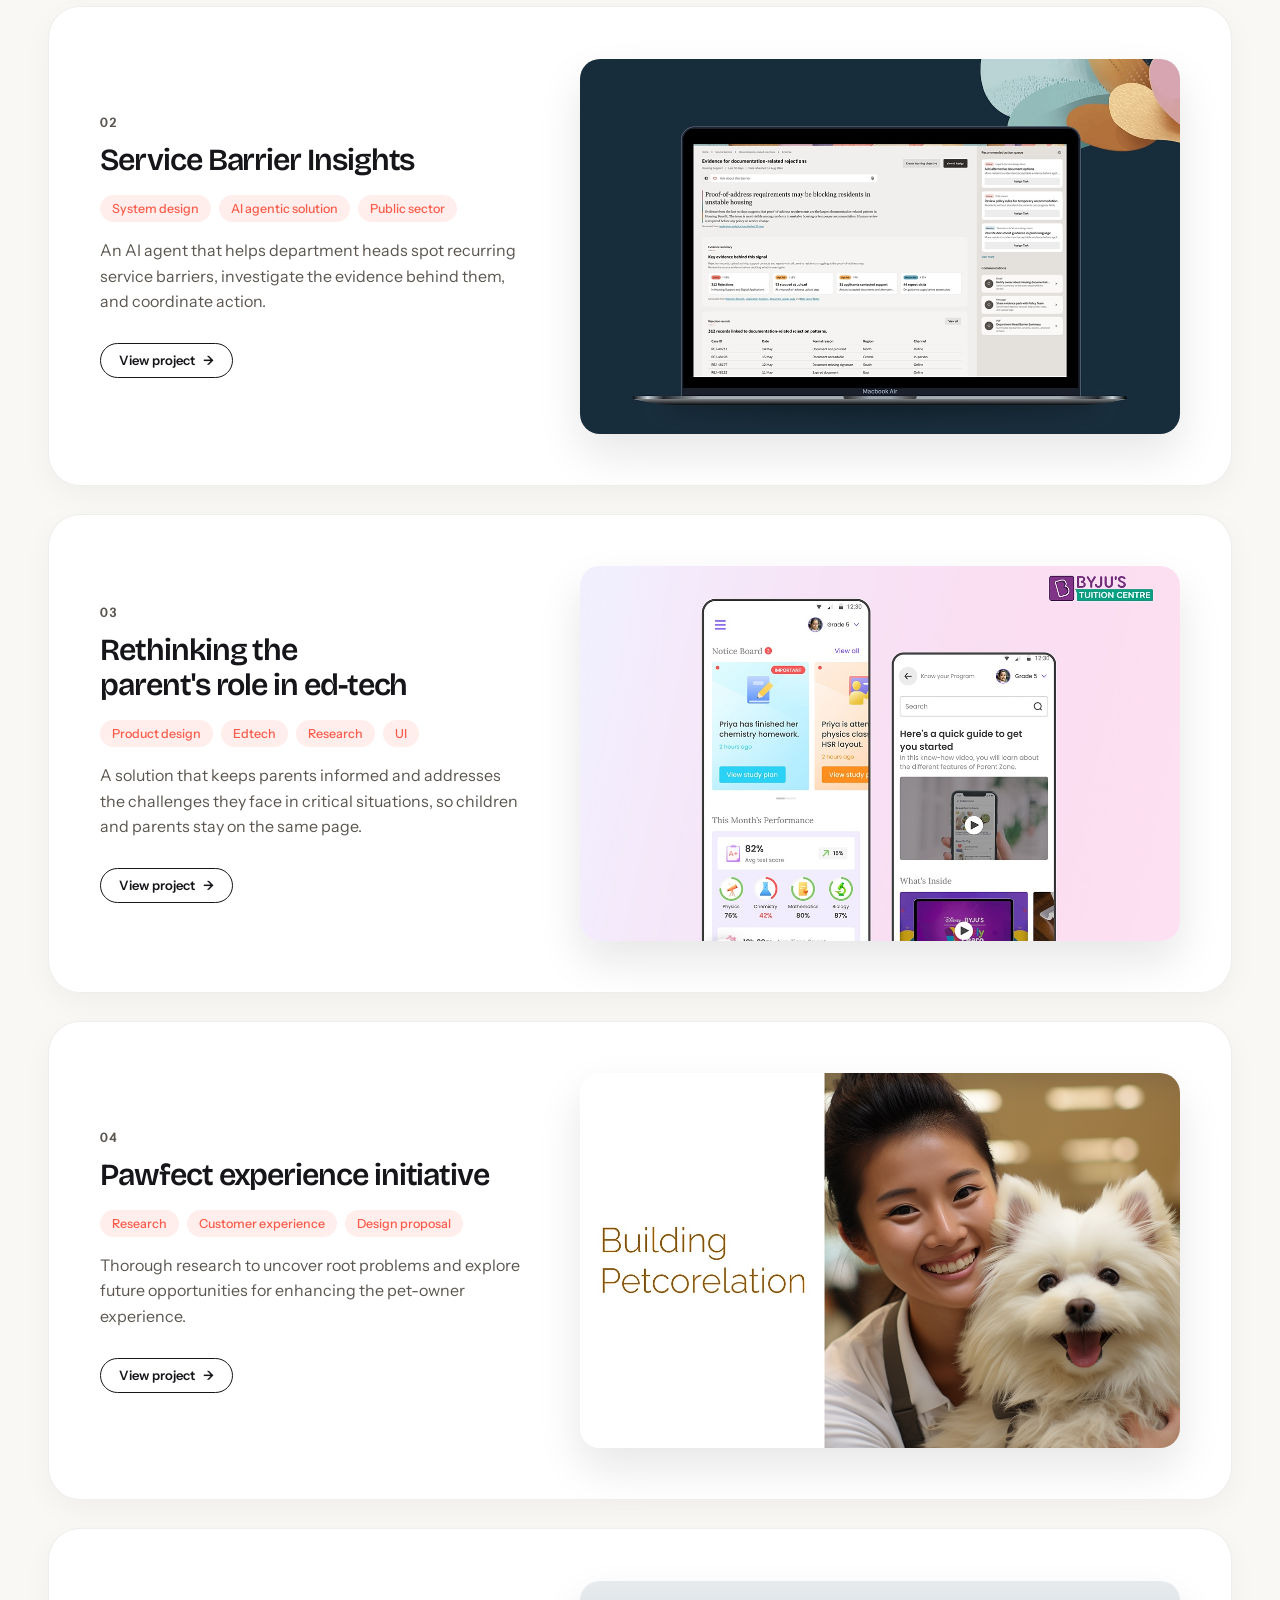
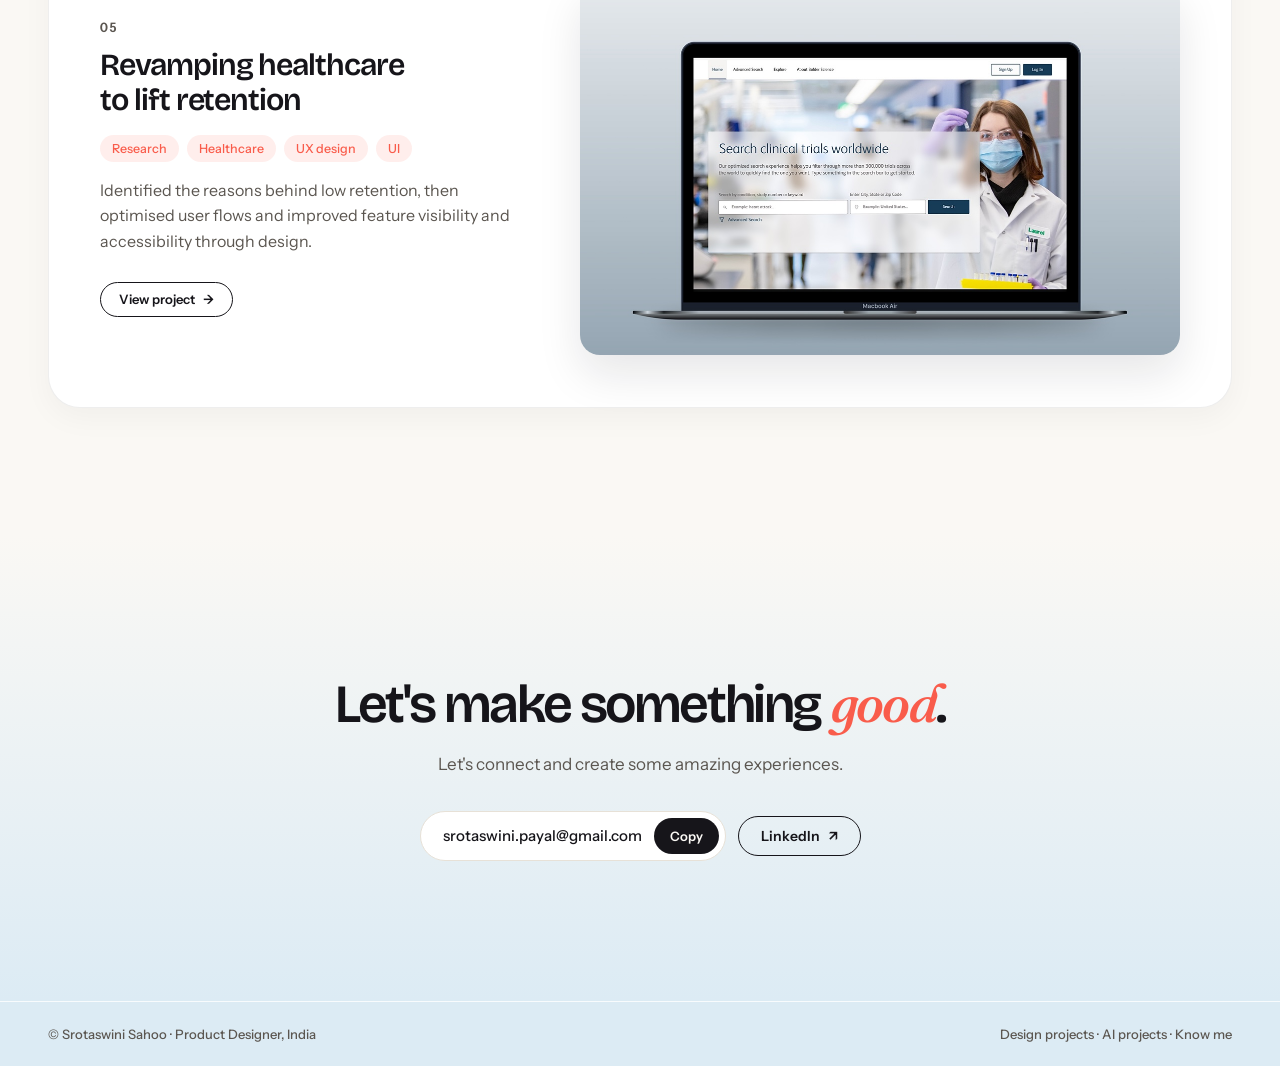
==== commit 5e20c8b2: "Add files via upload" ====
--- a/index.html
+++ b/index.html
@@ -173,6 +173,7 @@
 .tabs button { border: 0; background: transparent; font: 600 14px var(--body); padding: 10px 18px; border-radius: 999px; cursor: pointer; color: var(--ink-soft); }
 .tabs button[aria-pressed="true"] { background: var(--ink); color: var(--paper); }
 .rows { max-width: 1200px; margin: 48px auto 0; display: flex; flex-direction: column; gap: 28px; }
+.rows[hidden], [hidden] { display: none !important; }
 .row { display: grid; grid-template-columns: minmax(0, 5fr) minmax(0, 7fr); gap: clamp(28px, 4vw, 64px); align-items: center; border-radius: 32px; padding: clamp(28px, 4vw, 56px); transition: transform .35s cubic-bezier(.2,.7,.2,1), box-shadow .35s ease; }
 .row:hover { transform: translateY(-4px); box-shadow: 0 26px 50px rgba(22,21,26,.08); }
 .row .num { font: 600 13px var(--body); letter-spacing: .08em; color: var(--ink-soft); font-variant-numeric: tabular-nums; }
